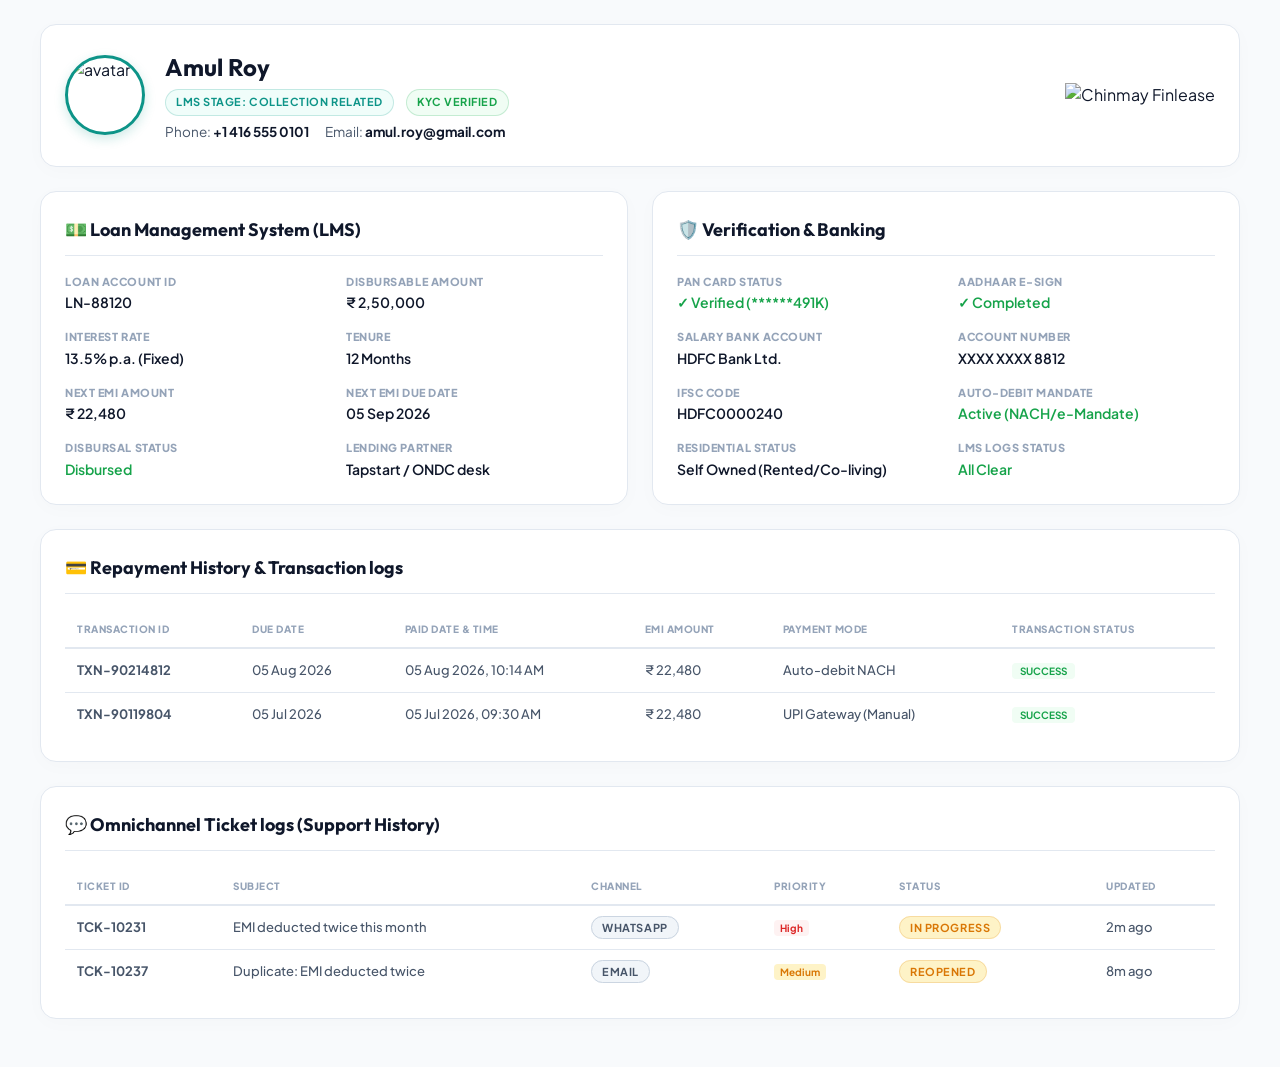
==== customer_profile.html @ c69d6119 "Add files via upload" ====
<!DOCTYPE html>
<html lang="en">
<head>
  <meta charset="UTF-8">
  <meta name="viewport" content="width=device-width, initial-scale=1.0">
  <title>Customer LMS Profile - Chinmay Finlease</title>
  <link href="https://fonts.googleapis.com/css2?family=Outfit:wght@300;400;500;600;700;800&family=Plus+Jakarta+Sans:wght@300;400;500;600;700;800&display=swap" rel="stylesheet">
  <style>
    :root {
      --bg: #F8FAFC;
      --paper: #FFFFFF;
      --ink: #0F172A;
      --ink-soft: #475569;
      --ink-faint: #94A3B8;
      --line: #E2E8F0;
      
      --teal: #0D9488;
      --teal-tint: #F0FDFA;
      --teal-dark: #115E59;
      
      --blue: #2563EB;
      --blue-tint: #EFF6FF;
      
      --amber: #D97706;
      --amber-tint: #FEF3C7;
      --amber-dark: #78350F;
      
      --red: #DC2626;
      --red-tint: #FEF2F2;
      
      --green: #16A34A;
      --green-tint: #F0FDF4;
    }

    * {
      box-sizing: border-box;
      margin: 0;
      padding: 0;
    }

    body {
      font-family: 'Plus Jakarta Sans', sans-serif;
      background-color: var(--bg);
      color: var(--ink);
      line-height: 1.5;
      padding: 24px;
    }

    .container {
      max-width: 1200px;
      margin: 0 auto;
    }

    header {
      background: var(--paper);
      border: 1px solid var(--line);
      border-radius: 16px;
      padding: 24px;
      display: flex;
      align-items: center;
      justify-content: space-between;
      margin-bottom: 24px;
      box-shadow: 0 4px 20px rgba(0, 0, 0, 0.02);
    }

    .profile-header-left {
      display: flex;
      align-items: center;
      gap: 20px;
    }

    .profile-avatar-large {
      width: 80px;
      height: 80px;
      border-radius: 50%;
      object-fit: cover;
      border: 3px solid var(--teal);
      box-shadow: 0 4px 12px rgba(13, 148, 136, 0.2);
    }

    .profile-title-block h1 {
      font-family: 'Outfit', sans-serif;
      font-size: 24px;
      font-weight: 700;
      color: var(--ink);
    }

    .profile-meta-row {
      display: flex;
      gap: 12px;
      margin-top: 4px;
      flex-wrap: wrap;
      align-items: center;
    }

    .badge {
      font-size: 11px;
      font-weight: 700;
      padding: 4px 10px;
      border-radius: 20px;
      text-transform: uppercase;
      letter-spacing: 0.05em;
    }

    .badge-loan-stage {
      background: var(--teal-tint);
      color: var(--teal);
      border: 1px solid rgba(13, 148, 136, 0.2);
    }

    .badge-kyc {
      background: var(--green-tint);
      color: var(--green);
      border: 1px solid rgba(22, 163, 74, 0.2);
    }

    .profile-contact-info {
      font-size: 13.5px;
      color: var(--ink-soft);
      display: flex;
      gap: 16px;
      margin-top: 6px;
    }

    .profile-contact-info span b {
      color: var(--ink);
    }

    .brand-block img {
      height: 40px;
    }

    /* Grid Layout */
    .profile-grid {
      display: grid;
      grid-template-columns: 1fr 1fr;
      gap: 24px;
      margin-bottom: 24px;
    }

    @media (max-width: 900px) {
      .profile-grid {
        grid-template-columns: 1fr;
      }
    }

    .card {
      background: var(--paper);
      border: 1px solid var(--line);
      border-radius: 16px;
      padding: 24px;
      box-shadow: 0 4px 20px rgba(0, 0, 0, 0.02);
    }

    .card-title {
      font-family: 'Outfit', sans-serif;
      font-size: 18px;
      font-weight: 700;
      color: var(--ink);
      border-bottom: 1px solid var(--line);
      padding-bottom: 12px;
      margin-bottom: 18px;
      display: flex;
      align-items: center;
      gap: 8px;
    }

    .info-list {
      display: grid;
      grid-template-columns: 1fr 1fr;
      gap: 16px 24px;
    }

    .info-item {
      display: flex;
      flex-direction: column;
    }

    .info-label {
      font-size: 11px;
      font-weight: 800;
      color: var(--ink-faint);
      text-transform: uppercase;
      letter-spacing: 0.05em;
      margin-bottom: 2px;
    }

    .info-value {
      font-size: 14px;
      font-weight: 600;
      color: var(--ink);
    }

    /* Table styles */
    .table-wrap {
      overflow-x: auto;
      margin-top: 8px;
    }

    table {
      width: 100%;
      border-collapse: collapse;
      font-size: 13px;
      text-align: left;
    }

    th {
      font-weight: 800;
      color: var(--ink-faint);
      text-transform: uppercase;
      letter-spacing: 0.05em;
      padding: 10px 12px;
      border-bottom: 2px solid var(--line);
      font-size: 10px;
    }

    td {
      padding: 12px;
      border-bottom: 1px solid var(--line);
      color: var(--ink-soft);
      font-weight: 500;
    }

    tr:last-child td {
      border-bottom: none;
    }

    .status-pill {
      font-size: 10px;
      font-weight: 700;
      padding: 2px 8px;
      border-radius: 4px;
      text-transform: uppercase;
    }

    .status-success { background: var(--green-tint); color: var(--green); }
    .status-pending { background: var(--amber-tint); color: var(--amber); }
    .status-failed { background: var(--red-tint); color: var(--red); }

    .ticket-list-card {
      grid-column: span 2;
    }

    @media (max-width: 900px) {
      .ticket-list-card {
        grid-column: span 1;
      }
    }

    .pri-badge {
      font-size: 10px;
      font-weight: 700;
      padding: 2px 6px;
      border-radius: 4px;
    }
    .pri-High { background: var(--red-tint); color: var(--red); }
    .pri-Medium { background: var(--amber-tint); color: var(--amber); }
    .pri-Low { background: var(--blue-tint); color: var(--blue); }
  </style>
</head>
<body>

  <div class="container">
    <header>
      <div class="profile-header-left">
        <img id="custAvatar" class="profile-avatar-large" src="https://images.unsplash.com/photo-1535713875002-d1d0cf377fde?auto=format&fit=crop&q=80&w=120" alt="avatar" />
        <div class="profile-title-block">
          <h1 id="custName">Customer Details</h1>
          <div class="profile-meta-row">
            <span class="badge badge-loan-stage" id="loanStageBadge">LMS: Active Loan</span>
            <span class="badge badge-kyc" id="kycStatusBadge">KYC Verified</span>
          </div>
          <div class="profile-contact-info">
            <span>Phone: <b id="custPhone">—</b></span>
            <span>Email: <b id="custEmail">—</b></span>
          </div>
        </div>
      </div>
      <div class="brand-block">
        <img src="https://static.wixstatic.com/media/8c15c6_7cf08434d39e4492a55322f12f3f7a4d~mv2.png" alt="Chinmay Finlease" />
      </div>
    </header>

    <div class="profile-grid">
      <!-- Card 1: LMS Details -->
      <div class="card">
        <h2 class="card-title">💵 Loan Management System (LMS)</h2>
        <div class="info-list">
          <div class="info-item">
            <span class="info-label">Loan Account ID</span>
            <span class="info-value" id="loanIdVal">LN-44018</span>
          </div>
          <div class="info-item">
            <span class="info-label">Disbursable Amount</span>
            <span class="info-value" id="loanAmtVal">₹ 1,50,000</span>
          </div>
          <div class="info-item">
            <span class="info-label">Interest Rate</span>
            <span class="info-value">13.5% p.a. (Fixed)</span>
          </div>
          <div class="info-item">
            <span class="info-label">Tenure</span>
            <span class="info-value">12 Months</span>
          </div>
          <div class="info-item">
            <span class="info-label">Next EMI Amount</span>
            <span class="info-value" id="emiAmtVal">₹ 13,437</span>
          </div>
          <div class="info-item">
            <span class="info-label">Next EMI Due Date</span>
            <span class="info-value">05 Sep 2026</span>
          </div>
          <div class="info-item">
            <span class="info-label">Disbursal Status</span>
            <span class="info-value" id="disbursalStatusVal" style="color: var(--green);">Disbursed</span>
          </div>
          <div class="info-item">
            <span class="info-label">Lending Partner</span>
            <span class="info-value">Tapstart / ONDC desk</span>
          </div>
        </div>
      </div>

      <!-- Card 2: KYC & Banking Info -->
      <div class="card">
        <h2 class="card-title">🛡️ Verification & Banking</h2>
        <div class="info-list">
          <div class="info-item">
            <span class="info-label">PAN Card Status</span>
            <span class="info-value" style="color: var(--green);">✓ Verified (******491K)</span>
          </div>
          <div class="info-item">
            <span class="info-label">Aadhaar E-Sign</span>
            <span class="info-value" style="color: var(--green);">✓ Completed</span>
          </div>
          <div class="info-item">
            <span class="info-label">Salary Bank Account</span>
            <span class="info-value">HDFC Bank Ltd.</span>
          </div>
          <div class="info-item">
            <span class="info-label">Account Number</span>
            <span class="info-value">XXXX XXXX 8812</span>
          </div>
          <div class="info-item">
            <span class="info-label">IFSC Code</span>
            <span class="info-value">HDFC0000240</span>
          </div>
          <div class="info-item">
            <span class="info-label">Auto-Debit mandate</span>
            <span class="info-value" style="color: var(--green);">Active (NACH/e-Mandate)</span>
          </div>
          <div class="info-item">
            <span class="info-label">Residential Status</span>
            <span class="info-value">Self Owned (Rented/Co-living)</span>
          </div>
          <div class="info-item">
            <span class="info-label">LMS Logs Status</span>
            <span class="info-value" style="color: var(--green);">All Clear</span>
          </div>
        </div>
      </div>

      <!-- Card 3: Repayment History -->
      <div class="card" style="grid-column: span 2;">
        <h2 class="card-title">💳 Repayment History & Transaction logs</h2>
        <div class="table-wrap">
          <table>
            <thead>
              <tr>
                <th>Transaction ID</th>
                <th>Due Date</th>
                <th>Paid Date &amp; Time</th>
                <th>EMI Amount</th>
                <th>Payment Mode</th>
                <th>Transaction Status</th>
              </tr>
            </thead>
            <tbody id="repayTableBody">
              <tr>
                <td><strong>TXN-88204910</strong></td>
                <td>05 Aug 2026</td>
                <td>05 Aug 2026, 10:14 AM</td>
                <td>₹ 13,437</td>
                <td>Auto-debit NACH</td>
                <td><span class="status-pill status-success">Success</span></td>
              </tr>
              <tr>
                <td><strong>TXN-88120495</strong></td>
                <td>05 Jul 2026</td>
                <td>05 Jul 2026, 09:30 AM</td>
                <td>₹ 13,437</td>
                <td>UPI Gateway (Manual)</td>
                <td><span class="status-pill status-success">Success</span></td>
              </tr>
            </tbody>
          </table>
        </div>
      </div>

      <!-- Card 4: Omnichannel Support Tickets -->
      <div class="card ticket-list-card">
        <h2 class="card-title">💬 Omnichannel Ticket logs (Support History)</h2>
        <div class="table-wrap">
          <table>
            <thead>
              <tr>
                <th>Ticket ID</th>
                <th>Subject</th>
                <th>Channel</th>
                <th>Priority</th>
                <th>Status</th>
                <th>Updated</th>
              </tr>
            </thead>
            <tbody id="ticketsTableBody">
              <tr>
                <td colspan="6" style="text-align: center; color: var(--ink-faint);">Loading support history...</td>
              </tr>
            </tbody>
          </table>
        </div>
      </div>
    </div>
  </div>

  <script>
    // Stock photos
    function getCustomerPhoto(name) {
      const photos = {
        'Amul Roy': 'https://images.unsplash.com/photo-1507003211169-0a1dd7228f2d?auto=format&fit=crop&q=80&w=120',
        'Ariel Elves': 'https://images.unsplash.com/photo-1494790108377-be9c29b29330?auto=format&fit=crop&q=80&w=120',
        'Advard': 'https://images.unsplash.com/photo-1500648767791-00dcc994a43e?auto=format&fit=crop&q=80&w=120',
        'Nisha Verma': 'https://images.unsplash.com/photo-1544005313-94ddf0286df2?auto=format&fit=crop&q=80&w=120',
        'Deepika Padukone': 'https://images.unsplash.com/photo-1534528741775-53994a69daeb?auto=format&fit=crop&q=80&w=120',
        'Sachin Tendulkar': 'https://images.unsplash.com/photo-1519085360753-af0119f7cbe7?auto=format&fit=crop&q=80&w=120',
        'Rahul Dravid': 'https://images.unsplash.com/photo-1472099645785-5658abf4ff4e?auto=format&fit=crop&q=80&w=120',
        'Sourav Ganguly': 'https://images.unsplash.com/photo-1506794778202-cad84cf45f1d?auto=format&fit=crop&q=80&w=120',
        'Sunil Gavaskar': 'https://images.unsplash.com/photo-1519345182560-3f2917c472ef?auto=format&fit=crop&q=80&w=120',
        'VVS Laxman': 'https://images.unsplash.com/photo-1463453091185-61582044d556?auto=format&fit=crop&q=80&w=120'
      };
      return photos[name] || 'https://images.unsplash.com/photo-1535713875002-d1d0cf377fde?auto=format&fit=crop&q=80&w=120';
    }

    // Embed matching ticket info from parent database to display fully dynamic data
    const TICKETS = [
      {id:'TCK-10231', subject:'EMI deducted twice this month', customer:'Amul Roy', phone:'+1 416 555 0101', email:'amul.roy@gmail.com', channel:'WhatsApp', priority:'High', status:'In Progress', queue:'Collection', department:'Collection', updated:'2m ago'},
      {id:'TCK-10233', subject:'Loan disbursal delayed beyond promised time', customer:'Ariel Elves', phone:'+1 905 555 0134', email:'ariel.elves@gmail.com', channel:'Call', priority:'High', status:'Escalated', queue:'Support', department:'Support', updated:'4m ago'},
      {id:'TCK-10237', subject:'Duplicate: EMI deducted twice', customer:'Amul Roy', phone:'+1 416 555 0101', email:'amul.roy@gmail.com', channel:'Email', priority:'Medium', status:'Reopened', queue:'Collection', department:'Collection', updated:'8m ago'},
      {id:'TCK-10238', subject:'App crashes on loan application step 3', customer:'Advard', phone:'+1 647 555 0119', email:'advard@gmail.com', channel:'Chat', priority:'Low', status:'Reopened', queue:'Support', department:'Support', updated:'1h ago'},
      {id:'TCK-10242', subject:'Clarification needed on legal notice received', customer:'Vikramaditya Rao', phone:'+1 905 555 0244', email:'vikram.rao@gmail.com', channel:'Call', priority:'High', status:'Escalated', queue:'Legal Related', department:'Legal Related', updated:'1h ago'},
      {id:'TCK-10248', subject:'Repayment tenure extension request', customer:'Nisha Verma', phone:'+1 437 555 0311', email:'nisha.verma@gmail.com', channel:'WhatsApp', priority:'Medium', status:'Reopened', queue:'Collection', department:'Collection', updated:'3h ago'},
      {id:'TCK-10249', subject:'Escalated review of unresolved fee dispute', customer:'Varun Dhawan', phone:'+1 647 555 0322', email:'varun.d@gmail.com', channel:'Call', priority:'High', status:'Escalated', queue:'Grievance', department:'Grievance', updated:'20m ago'},
      {id:'TCK-10276', subject:'Interest rate mismatched in welcome letter', customer:'Kareena Kapoor', phone:'+91 98765 43212', email:'kareena.k@gmail.com', channel:'Call', priority:'High', status:'Escalated', queue:'Grievance', department:'Grievance', updated:'15m ago'},
      {id:'TCK-10299', subject:'Unable to link Aadhaar with loan account', customer:'Sunil Gavaskar', phone:'+91 98765 43235', email:'sunil.g@gmail.com', channel:'WhatsApp', priority:'High', status:'New', queue:'Support', department:'Support', updated:'2m ago'},
      {id:'TCK-10300', subject:'Repayment auto-debit failure penalty dispute', customer:'Sachin Tendulkar', phone:'+91 98765 43236', email:'sachin.t@gmail.com', channel:'Chat', priority:'Medium', status:'Assigned', queue:'Collection', department:'Collection', updated:'15m ago'},
      {id:'TCK-10301', subject:'Foreclosure notice clarification request', customer:'Rahul Dravid', phone:'+91 98765 43237', email:'rahul.d@gmail.com', channel:'Email', priority:'High', status:'In Progress', queue:'Legal Related', department:'Legal Related', updated:'30m ago'},
      {id:'TCK-10302', subject:'Dispute on recovery executive calling hours', customer:'Sourav Ganguly', phone:'+91 98765 43238', email:'sourav.g@gmail.com', channel:'Call', priority:'Low', status:'Resolved', queue:'Grievance', department:'Grievance', updated:'1d ago'},
      {id:'TCK-10303', subject:'Incorrect welcome letter loan terms', customer:'VVS Laxman', phone:'+91 98765 43239', email:'vvs.l@gmail.com', channel:'SMS', priority:'Medium', status:'Closed', queue:'Support', department:'Support', updated:'2d ago'}
    ];

    window.onload = function() {
      const urlParams = new URLSearchParams(window.location.search);
      const customerName = urlParams.get('customer') || 'Amul Roy';
      
      // Update basic fields
      document.getElementById('custName').textContent = customerName;
      document.getElementById('custAvatar').src = getCustomerPhoto(customerName);
      
      // Find customer tickets
      const customerTickets = TICKETS.filter(t => t.customer.toLowerCase() === customerName.toLowerCase());
      
      if (customerTickets.length > 0) {
        const firstTix = customerTickets[0];
        document.getElementById('custPhone').textContent = firstTix.phone || '—';
        document.getElementById('custEmail').textContent = firstTix.email || '—';
        document.getElementById('loanStageBadge').textContent = `LMS Stage: ${firstTix.department === 'Support' ? 'Active' : 'Collection Related'}`;
        document.getElementById('emiAmtVal').textContent = firstTix.priority === 'High' ? '₹ 22,480' : '₹ 13,437';
        document.getElementById('loanAmtVal').textContent = firstTix.priority === 'High' ? '₹ 2,50,000' : '₹ 1,50,000';
        document.getElementById('loanIdVal').textContent = firstTix.priority === 'High' ? 'LN-88120' : 'LN-44018';
      } else {
        document.getElementById('custPhone').textContent = '+91 98765 43201';
        document.getElementById('custEmail').textContent = customerName.toLowerCase().replace(/\s+/g, '') + '@gmail.com';
      }

      // Populate tickets table
      const ticketsTableBody = document.getElementById('ticketsTableBody');
      if (customerTickets.length > 0) {
        ticketsTableBody.innerHTML = customerTickets.map(t => `
          <tr>
            <td><strong>${t.id}</strong></td>
            <td>${t.subject}</td>
            <td><span class="badge" style="background:#F1F5F9; color:#475569; border:1px solid #CBD5E1;">${t.channel}</span></td>
            <td><span class="pri-badge pri-${t.priority}">${t.priority}</span></td>
            <td><span class="badge" style="background: #FEF3C7; color: #D97706; border:1px solid rgba(217, 119, 6, 0.2);">${t.status}</span></td>
            <td>${t.updated}</td>
          </tr>
        `).join('');
      } else {
        ticketsTableBody.innerHTML = `<tr><td colspan="6" style="text-align: center; color: var(--ink-faint);">No ticket logs logged for this customer.</td></tr>`;
      }

      // Populate transaction logs (dynamically simulated)
      const repayTableBody = document.getElementById('repayTableBody');
      const isHighPriority = customerTickets.length > 0 && customerTickets[0].priority === 'High';
      const emiVal = isHighPriority ? '₹ 22,480' : '₹ 13,437';
      repayTableBody.innerHTML = `
        <tr>
          <td><strong>TXN-90214812</strong></td>
          <td>05 Aug 2026</td>
          <td>05 Aug 2026, 10:14 AM</td>
          <td>${emiVal}</td>
          <td>Auto-debit NACH</td>
          <td><span class="status-pill status-success">Success</span></td>
        </tr>
        <tr>
          <td><strong>TXN-90119804</strong></td>
          <td>05 Jul 2026</td>
          <td>05 Jul 2026, 09:30 AM</td>
          <td>${emiVal}</td>
          <td>UPI Gateway (Manual)</td>
          <td><span class="status-pill status-success">Success</span></td>
        </tr>
      `;
    };
  </script>
</body>
</html>
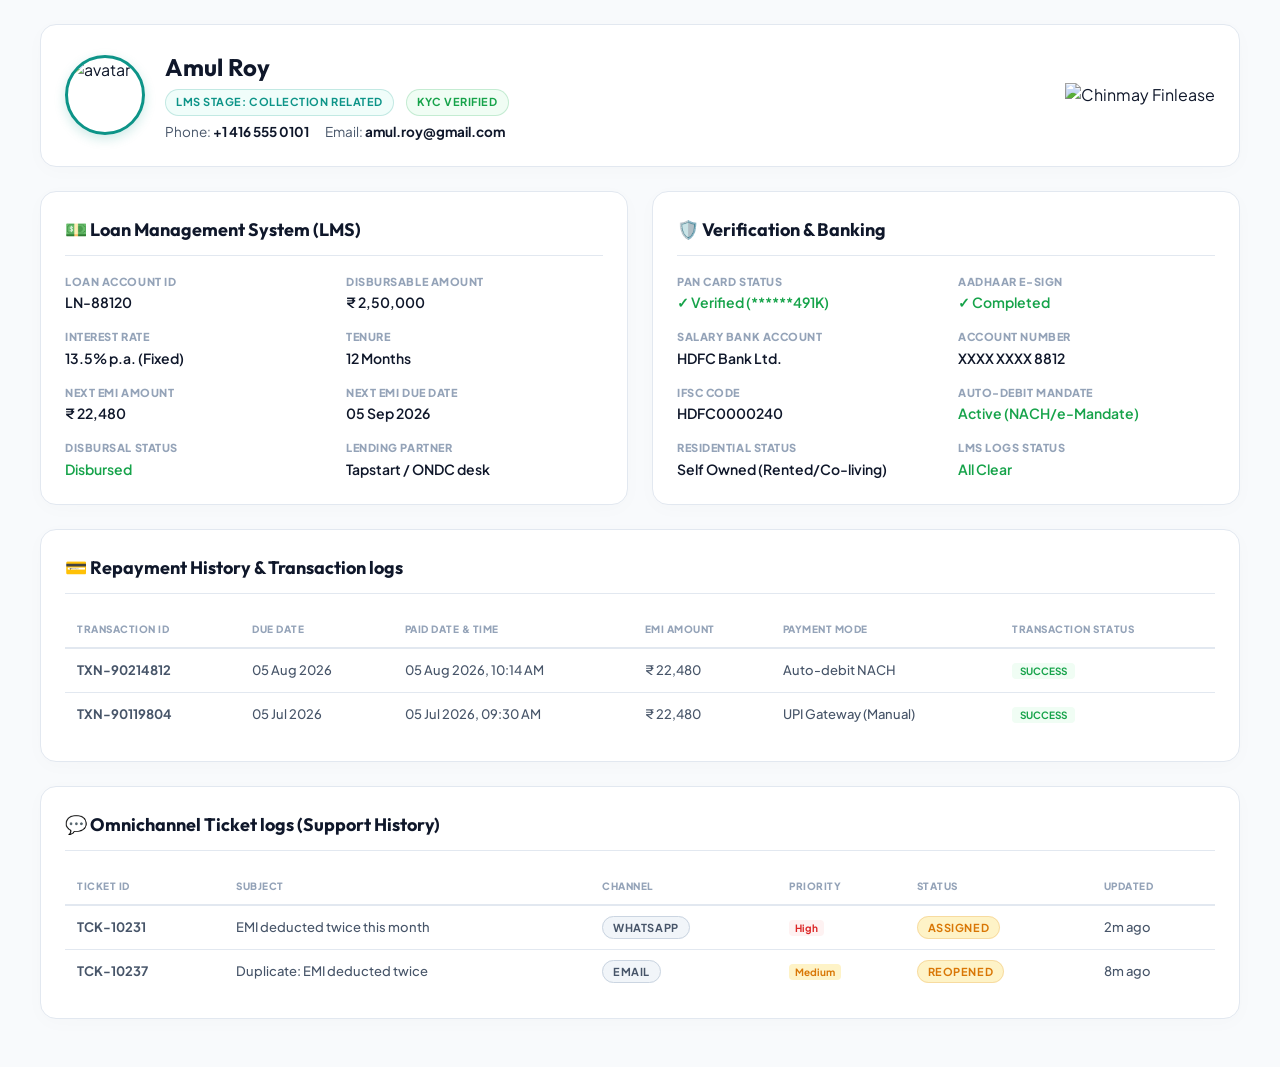
==== commit ad86f877: "Add files via upload" ====
--- a/customer_profile.html
+++ b/customer_profile.html
@@ -443,17 +443,17 @@
 
     // Embed matching ticket info from parent database to display fully dynamic data
     const TICKETS = [
-      {id:'TCK-10231', subject:'EMI deducted twice this month', customer:'Amul Roy', phone:'+1 416 555 0101', email:'amul.roy@gmail.com', channel:'WhatsApp', priority:'High', status:'In Progress', queue:'Collection', department:'Collection', updated:'2m ago'},
+      {id:'TCK-10231', subject:'EMI deducted twice this month', customer:'Amul Roy', phone:'+1 416 555 0101', email:'amul.roy@gmail.com', channel:'WhatsApp', priority:'High', status:'Assigned', queue:'Collection', department:'Collection', updated:'2m ago'},
       {id:'TCK-10233', subject:'Loan disbursal delayed beyond promised time', customer:'Ariel Elves', phone:'+1 905 555 0134', email:'ariel.elves@gmail.com', channel:'Call', priority:'High', status:'Escalated', queue:'Support', department:'Support', updated:'4m ago'},
       {id:'TCK-10237', subject:'Duplicate: EMI deducted twice', customer:'Amul Roy', phone:'+1 416 555 0101', email:'amul.roy@gmail.com', channel:'Email', priority:'Medium', status:'Reopened', queue:'Collection', department:'Collection', updated:'8m ago'},
-      {id:'TCK-10238', subject:'App crashes on loan application step 3', customer:'Advard', phone:'+1 647 555 0119', email:'advard@gmail.com', channel:'Chat', priority:'Low', status:'Reopened', queue:'Support', department:'Support', updated:'1h ago'},
+      {id:'TCK-10238', subject:'App crashes on loan application step 3', customer:'Advard', phone:'+1 647 555 0119', email:'advard@gmail.com', channel:'Chat', priority:'Low', status:'Hold', queue:'Support', department:'Support', updated:'1h ago'},
       {id:'TCK-10242', subject:'Clarification needed on legal notice received', customer:'Vikramaditya Rao', phone:'+1 905 555 0244', email:'vikram.rao@gmail.com', channel:'Call', priority:'High', status:'Escalated', queue:'Legal Related', department:'Legal Related', updated:'1h ago'},
       {id:'TCK-10248', subject:'Repayment tenure extension request', customer:'Nisha Verma', phone:'+1 437 555 0311', email:'nisha.verma@gmail.com', channel:'WhatsApp', priority:'Medium', status:'Reopened', queue:'Collection', department:'Collection', updated:'3h ago'},
       {id:'TCK-10249', subject:'Escalated review of unresolved fee dispute', customer:'Varun Dhawan', phone:'+1 647 555 0322', email:'varun.d@gmail.com', channel:'Call', priority:'High', status:'Escalated', queue:'Grievance', department:'Grievance', updated:'20m ago'},
       {id:'TCK-10276', subject:'Interest rate mismatched in welcome letter', customer:'Kareena Kapoor', phone:'+91 98765 43212', email:'kareena.k@gmail.com', channel:'Call', priority:'High', status:'Escalated', queue:'Grievance', department:'Grievance', updated:'15m ago'},
-      {id:'TCK-10299', subject:'Unable to link Aadhaar with loan account', customer:'Sunil Gavaskar', phone:'+91 98765 43235', email:'sunil.g@gmail.com', channel:'WhatsApp', priority:'High', status:'New', queue:'Support', department:'Support', updated:'2m ago'},
+      {id:'TCK-10299', subject:'Unable to link Aadhaar with loan account', customer:'Sunil Gavaskar', phone:'+91 98765 43235', email:'sunil.g@gmail.com', channel:'WhatsApp', priority:'High', status:'unassigned', queue:'Support', department:'Support', updated:'2m ago'},
       {id:'TCK-10300', subject:'Repayment auto-debit failure penalty dispute', customer:'Sachin Tendulkar', phone:'+91 98765 43236', email:'sachin.t@gmail.com', channel:'Chat', priority:'Medium', status:'Assigned', queue:'Collection', department:'Collection', updated:'15m ago'},
-      {id:'TCK-10301', subject:'Foreclosure notice clarification request', customer:'Rahul Dravid', phone:'+91 98765 43237', email:'rahul.d@gmail.com', channel:'Email', priority:'High', status:'In Progress', queue:'Legal Related', department:'Legal Related', updated:'30m ago'},
+      {id:'TCK-10301', subject:'Foreclosure notice clarification request', customer:'Rahul Dravid', phone:'+91 98765 43237', email:'rahul.d@gmail.com', channel:'Email', priority:'High', status:'Assigned', queue:'Legal Related', department:'Legal Related', updated:'30m ago'},
       {id:'TCK-10302', subject:'Dispute on recovery executive calling hours', customer:'Sourav Ganguly', phone:'+91 98765 43238', email:'sourav.g@gmail.com', channel:'Call', priority:'Low', status:'Resolved', queue:'Grievance', department:'Grievance', updated:'1d ago'},
       {id:'TCK-10303', subject:'Incorrect welcome letter loan terms', customer:'VVS Laxman', phone:'+91 98765 43239', email:'vvs.l@gmail.com', channel:'SMS', priority:'Medium', status:'Closed', queue:'Support', department:'Support', updated:'2d ago'}
     ];
